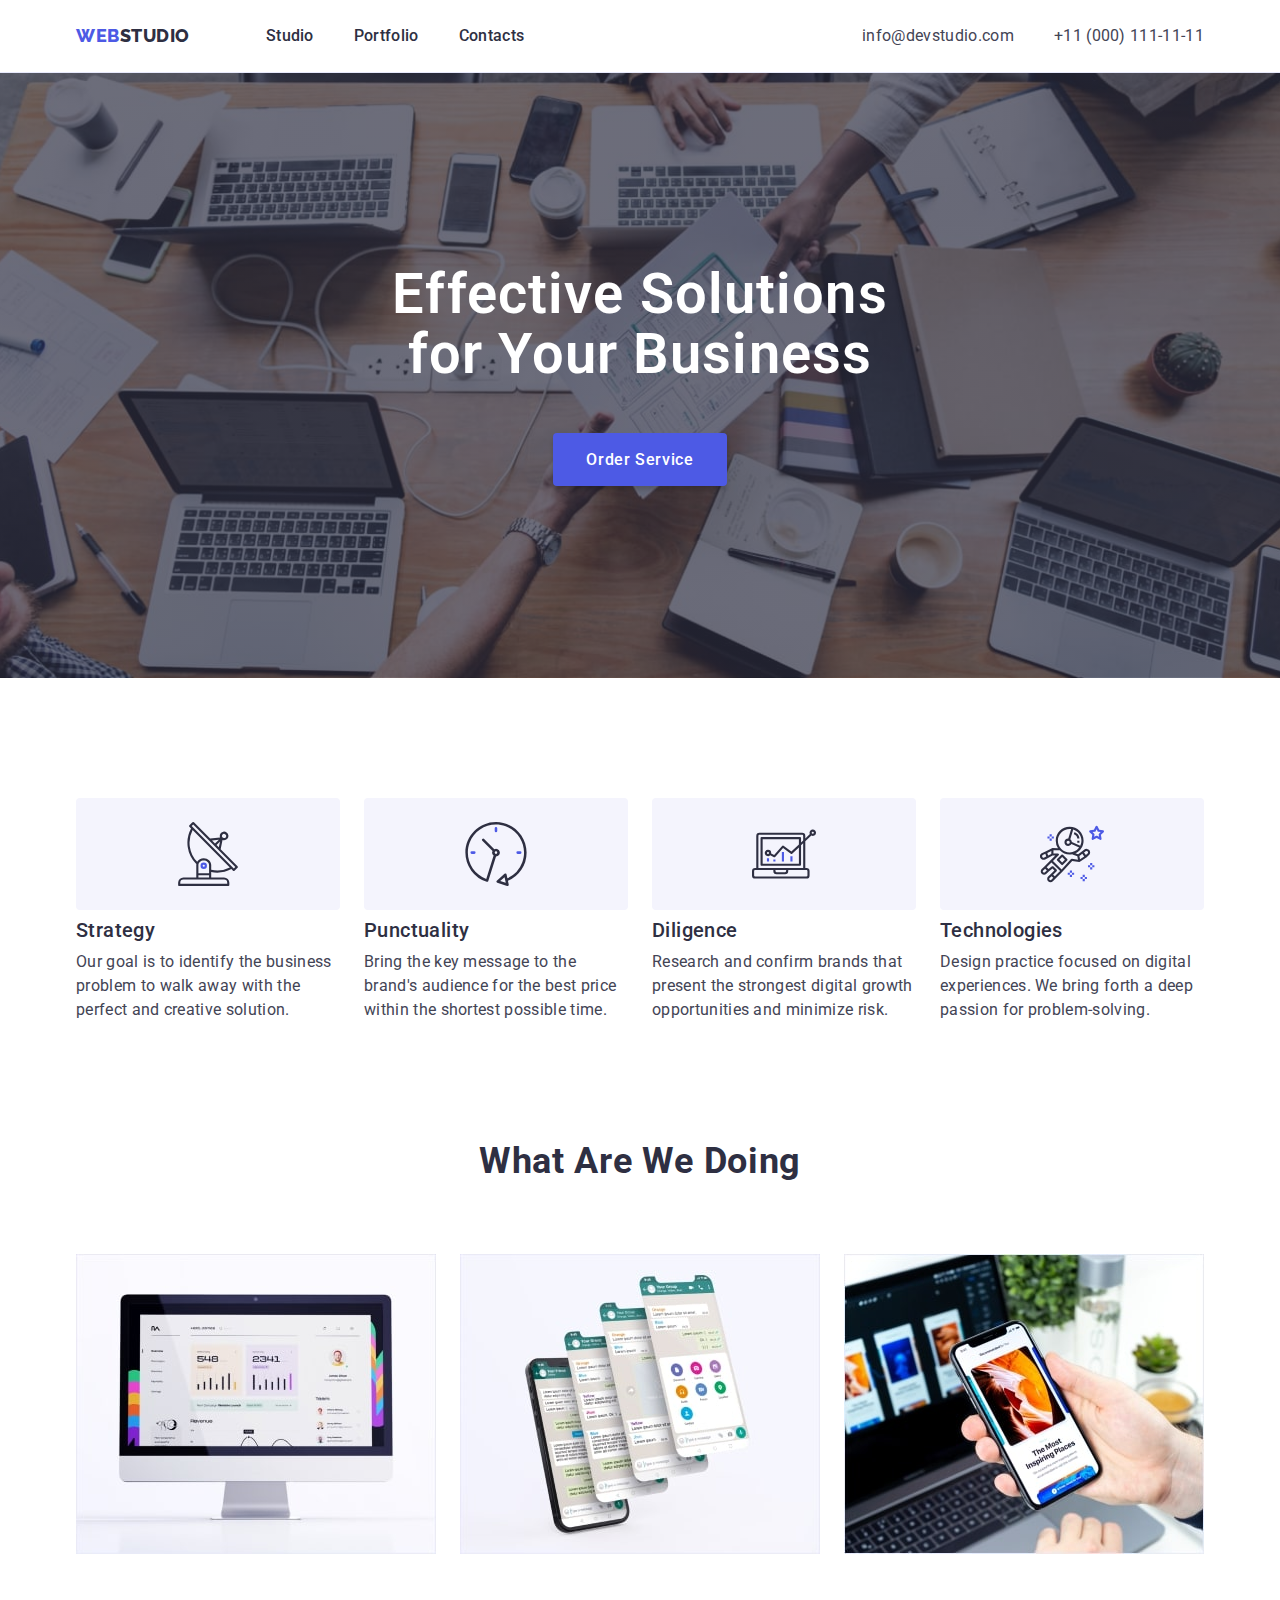
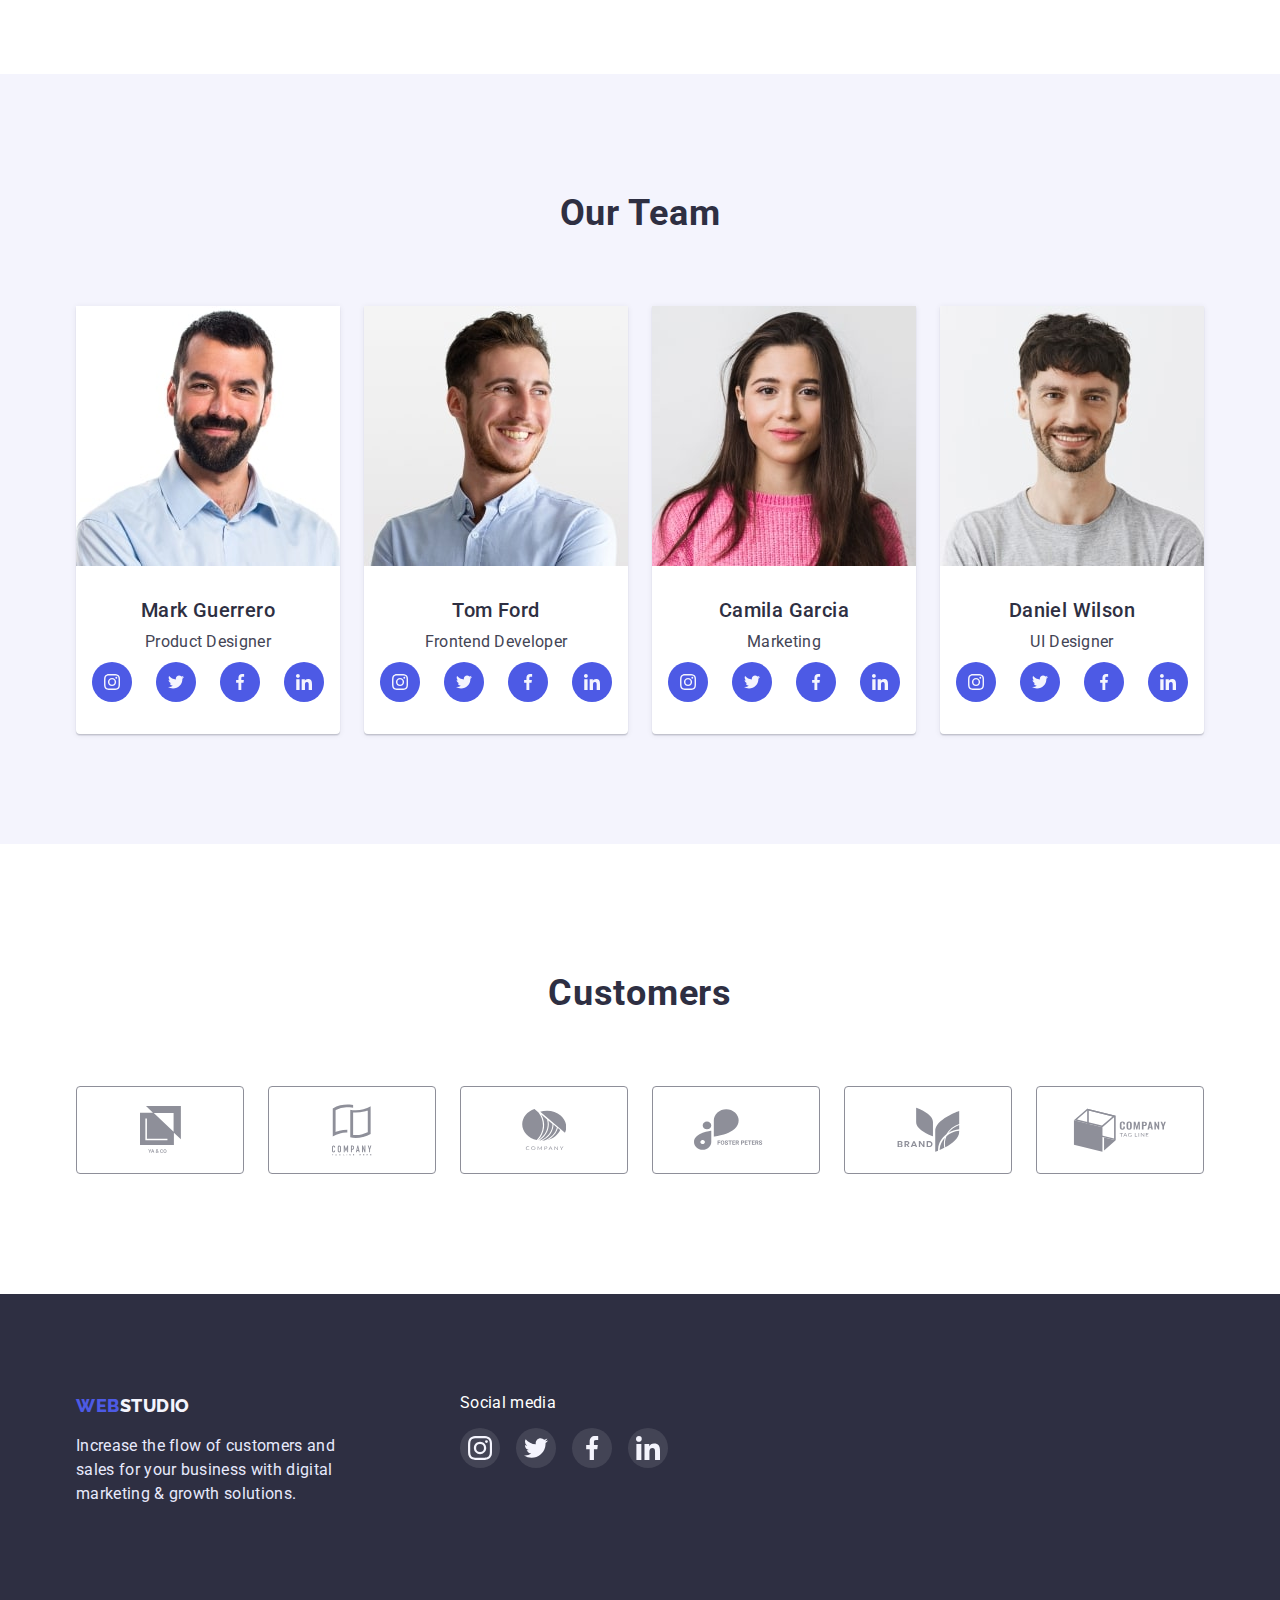
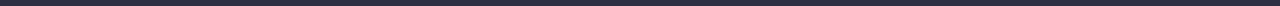
==== index.html @ 770bb844 "Initial commit" ====
<!DOCTYPE html>
<html lang="en">
  <!-----------------MAIN------------------->
  <head>
    <meta charset="UTF-8" />
    <meta http-equiv="X-UA-Compatible" content="IE=edge" />
    <meta name="viewport" content="width=device-width, initial-scale=1.0" />
    <title>Studio</title>
    <link rel="preconnect" href="https://fonts.googleapis.com" />
    <link rel="preconnect" href="https://fonts.gstatic.com" crossorigin />
    <link
      href="https://fonts.googleapis.com/css2?family=Raleway:wght@800&family=Roboto+Condensed&family=Roboto+Mono:wght@500&family=Roboto+Slab:wght@700&family=Roboto:wght@500&display=swap"
      rel="stylesheet"
    />

    <link
      rel="stylesheet"
      href="https://cdnjs.cloudflare.com/ajax/libs/modern-normalize/1.1.0/modern-normalize.min.css"
    />
    <link rel="stylesheet" href="./css/styles.css" />
  </head>
  <body>
    <!-----------------HEADER------------------->
    <header class="header">
      <div class="container">
        <a class="logo links" href="#"
          ><span class="heder-logo">Web</span>Studio</a
        >
        <nav>
          <ul class="lists header-list">
            <li><a class="header-link links" href="./index.html">Studio</a></li>
            <li>
              <a class="header-link links" href="./portfolio.html">Portfolio</a>
            </li>
            <li><a class="header-link links" href="#">Contacts</a></li>
          </ul>
        </nav>
        <ul class="lists header-list header-contacts">
          <li>
            <a class="header-email links" href="mailto:info@devstudio.com"
              >info@devstudio.com</a
            >
          </li>
          <li>
            <a class="header-tel links" href="tel:+110001111111"
              >+11 (000) 111-11-11</a
            >
          </li>
        </ul>
      </div>
    </header>
    <main>
      <!--Section №1: Hero-->
      <section class="hero">
        <div class="container">
          <h1 class="hero-title">
            Effective Solutions <br />
            for Your Business
          </h1>
          <button class="hero-btn" type="button">Order Service</button>
        </div>
      </section>
      <!--Section №2: Benefits-->
      <section class="benefits">
        <div class="container">
          <h2 class="visually-hidden">Benefits</h2>
          <ul class="lists benefits-list">
            <li class="benefits-item">
              <div class="benefits-icon">
                <svg class="benefits-antenna" width="64" height="64">
                  <use href="./images/icons.svg#benefits-antenna"></use>
                </svg>
              </div>
              <h3 class="subtitles">Strategy</h3>
              <p class="paragraphs">
                Our goal is to identify the business problem to walk away with
                the perfect and creative solution.
              </p>
            </li>

            <li class="benefits-item">
              <div class="benefits-icon">
                <svg class="benefits-clock" width="64" height="64">
                  <use href="./images/icons.svg#benefits-clock"></use>
                </svg>
              </div>
              <h3 class="subtitles">Punctuality</h3>
              <p class="paragraphs">
                Bring the key message to the brand's audience for the best price
                within the shortest possible time.
              </p>
            </li>

            <li class="benefits-item">
              <div class="benefits-icon">
                <svg class="benefits-diagram" width="64" height="64">
                  <use href="./images/icons.svg#benefits-diagram"></use>
                </svg>
              </div>
              <h3 class="subtitles">Diligence</h3>
              <p class="paragraphs">
                Research and confirm brands that present the strongest digital
                growth opportunities and minimize risk.
              </p>
            </li>

            <li class="benefits-item">
              <div class="benefits-icon">
                <svg class="benefits-astronaut" width="64" height="64">
                  <use href="./images/icons.svg#benefits-astronaut"></use>
                </svg>
              </div>
              <h3 class="subtitles">Technologies</h3>
              <p class="paragraphs">
                Design practice focused on digital experiences. We bring forth a
                deep passion for problem-solving.
              </p>
            </li>
          </ul>
        </div>
      </section>
      <!--Section №3: What are we doing-->
      <section class="wawd">
        <div class="container wawd-wrap">
          <h2 class="titles">What are we doing</h2>
          <ul class="lists wawd-list">
            <li class="wawd-item">
              <img
                src="./images/rectangle71.jpg"
                alt="Benefit 1"
                width="360"
                height="300"
              />
            </li>
            <li class="wawd-item">
              <img
                src="./images/rectangle711.jpg"
                alt="Benefit 2"
                width="360"
                height="300"
              />
            </li>
            <li class="wawd-item">
              <img
                src="./images/rectangle712.jpg"
                alt="Benefit 3"
                width="360"
                height="300"
              />
            </li>
          </ul>
        </div>
      </section>
      <!--Section №4: Our Team-->
      <section class="team">
        <div class="container">
          <h2 class="titles">Our Team</h2>
          <ul class="lists team-list">
            <li class="team-item">
              <div class="team-wrap">
                <img src="./images/img.jpg" alt="employee 1" width="264" />
                <h3 class="subtitles">Mark Guerrero</h3>
                <p class="paragraphs">Product Designer</p>
                <ul class="team-icons">
                  <li>
                    <a href="" class="team-link">
                      <svg width="16" height="16">
                        <use href="./images/icons.svg#team-instagram"></use>
                      </svg>
                    </a>
                  </li>
                  <li>
                    <a href="" class="team-link">
                      <svg width="16" height="16">
                        <use href="./images/icons.svg#team-twitter"></use>
                      </svg>
                    </a>
                  </li>
                  <li>
                    <a href="" class="team-link">
                      <svg width="16" height="16">
                        <use href="./images/icons.svg#team-facebook"></use>
                      </svg>
                    </a>
                  </li>
                  <li>
                    <a href="" class="team-link">
                      <svg width="16" height="16">
                        <use href="./images/icons.svg#team-linkedin"></use>
                      </svg>
                    </a>
                  </li>
                </ul>
              </div>
            </li>
            <li class="team-item">
              <div class="team-wrap">
                <img src="./images/img1.jpg" alt="employee 2" width="264" />
                <h3 class="subtitles">Tom Ford</h3>
                <p class="paragraphs">Frontend Developer</p>
                <ul class="team-icons">
                  <li>
                    <a href="" class="team-link">
                      <svg width="16" height="16">
                        <use href="./images/icons.svg#team-instagram"></use>
                      </svg>
                    </a>
                  </li>
                  <li>
                    <a href="" class="team-link">
                      <svg width="16" height="16">
                        <use href="./images/icons.svg#team-twitter"></use>
                      </svg>
                    </a>
                  </li>
                  <li>
                    <a href="" class="team-link">
                      <svg width="16" height="16">
                        <use href="./images/icons.svg#team-facebook"></use>
                      </svg>
                    </a>
                  </li>
                  <li>
                    <a href="" class="team-link">
                      <svg width="16" height="16">
                        <use href="./images/icons.svg#team-linkedin"></use>
                      </svg>
                    </a>
                  </li>
                </ul>
              </div>
            </li>
            <li class="team-item">
              <div class="team-wrap">
                <img src="./images/img2.jpg" alt="employee 3" width="264" />
                <h3 class="subtitles">Camila Garcia</h3>
                <p class="paragraphs">Marketing</p>
                <ul class="team-icons">
                  <li>
                    <a href="" class="team-link">
                      <svg width="16" height="16">
                        <use href="./images/icons.svg#team-instagram"></use>
                      </svg>
                    </a>
                  </li>
                  <li>
                    <a href="" class="team-link">
                      <svg width="16" height="16">
                        <use href="./images/icons.svg#team-twitter"></use>
                      </svg>
                    </a>
                  </li>
                  <li>
                    <a href="" class="team-link">
                      <svg width="16" height="16">
                        <use href="./images/icons.svg#team-facebook"></use>
                      </svg>
                    </a>
                  </li>
                  <li>
                    <a href="" class="team-link">
                      <svg width="16" height="16">
                        <use href="./images/icons.svg#team-linkedin"></use>
                      </svg>
                    </a>
                  </li>
                </ul>
              </div>
            </li>
            <li class="team-item">
              <div class="team-wrap">
                <img src="./images/img3.jpg" alt="employee 4" width="264" />
                <h3 class="subtitles">Daniel Wilson</h3>
                <p class="paragraphs">UI Designer</p>
                <ul class="team-icons">
                  <li>
                    <a href="" class="team-link">
                      <svg width="16" height="16">
                        <use href="./images/icons.svg#team-instagram"></use>
                      </svg>
                    </a>
                  </li>
                  <li>
                    <a href="" class="team-link">
                      <svg width="16" height="16">
                        <use href="./images/icons.svg#team-twitter"></use>
                      </svg>
                    </a>
                  </li>
                  <li>
                    <a href="" class="team-link">
                      <svg width="16" height="16">
                        <use href="./images/icons.svg#team-facebook"></use>
                      </svg>
                    </a>
                  </li>
                  <li>
                    <a href="" class="team-link">
                      <svg width="16" height="16">
                        <use href="./images/icons.svg#team-linkedin"></use>
                      </svg>
                    </a>
                  </li>
                </ul>
              </div>
            </li>
          </ul>
        </div>
      </section>

      <!--Section №5: Customers-->
      <section class="customers">
        <div class="container">
          <h2 class="titles">Customers</h2>
          <ul class="customers-list">
            <li class="customers-item">
              <a href="" class="customers-link">
                <svg class="customers-icon" width="41" height="46.97">
                  <use href="./images/icons.svg#customers-logo-one"></use>
                </svg>
              </a>
            </li>
            <li class="customers-item">
              <a href="" class="customers-link">
                <svg class="customers-icon" width="40" height="52">
                  <use href="./images/icons.svg#customers-logo-two"></use>
                </svg>
              </a>
            </li>
            <li class="customers-item">
              <a href="" class="customers-link">
                <svg class="customers-icon" width="44" height="41">
                  <use href="./images/icons.svg#customers-logo-three"></use>
                </svg>
              </a>
            </li>
            <li class="customers-item">
              <a href="" class="customers-link">
                <svg class="customers-icon" width="84" height="41">
                  <use href="./images/icons.svg#customers-logo-four"></use>
                </svg>
              </a>
            </li>
            <li class="customers-item">
              <a href="" class="customers-link">
                <svg class="customers-icon" width="63" height="45">
                  <use href="./images/icons.svg#customers-logo-five"></use>
                </svg>
              </a>
            </li>
            <li class="customers-item">
              <a href="" class="customers-link">
                <svg class="customers-icon" width="94" height="44">
                  <use href="./images/icons.svg#customers-logo-six"></use>
                </svg>
              </a>
            </li>
          </ul>
        </div>
      </section>
    </main>

    <!-- ---------------Footer----------------- -->
    <footer class="footer">
      <div class="container">
        <ul class="footer-list-one">
          <li>
            <a class="logo links logo-footer" href="#"
              ><span class="heder-logo">Web</span
              ><span class="footer-logo">Studio</span></a
            >
            <p class="paragraphs footer-paragraph-one">
              Increase the flow of customers and sales for your business with
              digital marketing & growth solutions.
            </p>
          </li>
          <li>
            <p class="footer-paragraph-two">Social media</p>
            <ul class="footer-list-two">
              <li class="footer-item">
                <a href="" class="footer-link">
                  <svg width="24" height="24">
                    <use href="./images/icons.svg#footer-instagram"></use>
                  </svg>
                </a>
              </li>

              <li class="footer-item">
                <a href="" class="footer-link">
                  <svg width="24" height="24">
                    <use href="./images/icons.svg#footer-twitter"></use>
                  </svg>
                </a>
              </li>
              <li class="footer-item">
                <a href="" class="footer-link">
                  <svg width="24" height="24">
                    <use href="./images/icons.svg#footer-facebook"></use>
                  </svg>
                </a>
              </li>
              <li class="footer-item">
                <a href="" class="footer-link">
                  <svg width="24" height="24">
                    <use href="./images/icons.svg#footer-linkedin"></use>
                  </svg>
                </a>
              </li>
            </ul>
          </li>
        </ul>
      </div>
    </footer>
  </body>
</html>
---- css/styles.css ----
/* ---------------MAIN----------------- */
:root {
  --color-paramount: #2e2f42;
  --color-secondary: #434455;
}
body {
  font-family: "Roboto", sans-serif;
  color: var(--color-paramount);
}

h1,
h2,
h3,
p {
  margin: 0;
}

ul,
ol {
  margin: 0;
  padding-left: 0;
  list-style: none;
}

.titles {
  font-weight: 700;
  font-size: 36px;
  line-height: 1.11;
  letter-spacing: 0.02em;
  text-transform: capitalize;
  margin-bottom: 72px;
  text-align: center;
}

.subtitles {
  font-weight: 500;
  font-size: 20px;
  line-height: 1.2;
  letter-spacing: 0.02em;
  margin-bottom: 8px;
}

.paragraphs {
  color: var(--color-secondary);
  font-weight: 400;
  font-size: 16px;
  line-height: 1.5;
  letter-spacing: 0.02em;
}

.lists {
  list-style: none;
}

.links {
  text-decoration: none;
}

.container {
  width: 1158px;
  margin: 0 auto;
  padding-left: 15px;
  padding-right: 15px;
}

img {
  display: block;
}

button {
  cursor: pointer;
}

/* ---------------HEADER----------------- */
.header {
  background: #ffffff;

  border-bottom: 1px solid #e7e9fc;
  box-shadow: 0px 2px 1px rgba(46, 47, 66, 0.08),
    0px 1px 1px rgba(46, 47, 66, 0.16), 0px 1px 6px rgba(46, 47, 66, 0.08);
}

.logo {
  color: var(--color-paramount);
  font-family: "Raleway";
  font-weight: 800;
  font-size: 18px;
  line-height: 1.33;
  display: flex;
  align-items: center;
  letter-spacing: 0.03em;
  text-transform: uppercase;
  margin-right: 76px;
}

.header-list {
  display: flex;
  gap: 40px;
}

.heder-logo {
  color: #4d5ae5;
}
.header-link {
  font-weight: 500;
  font-size: 16px;
  line-height: 1.5;
  letter-spacing: 0.02em;
  color: var(--color-paramount);
}

.header-link:hover,
.header-link:focus {
  color: var(--color-secondary);
}

.header-link:active {
  color: #4d5ae5;
}

.header-tel,
.header-email {
  color: var(--color-secondary);
  font-size: 16px;
  line-height: 1.5;
  letter-spacing: 0.02em;
}

.header-tel:active,
.header-email:active {
  color: #404bbf;
}

header > .container {
  padding-top: 24px;
  padding-bottom: 24px;
  display: flex;
  align-items: center;
}

.header-contacts {
  margin-left: auto;
  gap: 40px;
}

/* ---------------Footer----------------- */
.footer {
  padding-top: 100px;
  padding-bottom: 100px;
  background: #2e2f42;
}

.footer-paragraph-one {
  color: #e7e9fc;

  max-width: 264px;
}

.footer-logo {
  color: #f4f4fd;
}

.logo-footer {
  margin-bottom: 16px;
}

.footer-list-one {
  display: flex;
  gap: 120px;
}

.footer-list-two {
  display: flex;
}

.footer-list-two {
  display: flex;
  gap: 16px;
}

.footer-paragraph-two {
  letter-spacing: 0.02em;
  color: #ffffff;

  margin-bottom: 16px;
}
.footer-link:hover,
.footer-link:focus {
  background-color: #31d0aa;
}

.footer-link {
  display: flex;
  justify-content: center;
  align-items: center;

  border-radius: 50%;
  background: rgba(255, 255, 255, 0.1);

  width: 40px;
  height: 40px;
}

/* ---------------Section №1: Hero----------------- */
.hero {
  padding-top: 192px;
  padding-bottom: 192px;
  text-align: center;
  background: #2e2f42;
  max-width: 1440px;
  margin: 0 auto;

  background-color: var(--color-secondary);
  background-image: linear-gradient(
      rgba(46, 47, 66, 0.7),
      rgba(46, 47, 66, 0.7)
    ),
    url(../images/people-office.jpg);

  background-repeat: no-repeat;
  background-position: center;
  background-size: cover;
}

.hero-title {
  font-weight: 600;
  font-size: 56px;
  line-height: 1.07;
  letter-spacing: 0.02em;
  color: #ffffff;
  margin-bottom: 48px;
}

.hero-btn {
  font-family: inherit;
  font-weight: 500;
  font-size: 16px;
  line-height: 1.19;
  letter-spacing: 0.04em;
  color: #ffffff;
  padding: 16px 32px;
  background: #4d5ae5;
  display: block;
  margin: auto;
  box-shadow: 0px 4px 4px rgba(0, 0, 0, 0.15);
  border-radius: 4px;
  border: 1px solid transparent;
}

.hero-btn:hover,
.hero-btn:focus {
  background: #404bbf;
}

/* ---------------Section №2: Benefits----------------- */
.benefits {
  padding-top: 120px;
}

.visually-hidden {
  position: absolute;
  width: 1px;
  height: 1px;
  margin: -1px;
  border: 0;
  padding: 0;
  white-space: nowrap;
  clip-path: inset(100%);
  clip: rect(0 0 0 0);
  overflow: hidden;
}

.benefits-list {
  display: flex;
  gap: 24px;
  justify-content: center;
}

.benefits-item {
  width: 264px;
}

.benefits-icon {
  width: 264px;
  height: 112px;

  display: flex;
  justify-content: center;
  align-items: center;

  background: #f4f4fd;
  border-radius: 4px;

  margin-bottom: 8px;
}

.benefits > h3 {
  margin-top: 8px;
}

/* ---------------Section №3: What are we doing----------------- */
.wawd {
  padding-top: 120px;
  padding-bottom: 120px;
}

.wawd-list {
  display: flex;
  gap: 24px;
}

.wawd-item {
  width: calc((100% - 48px) / 3);
}

/* ---------------Section №4: Our Team----------------- */
.team {
  background: #f4f4fd;
  padding-top: 120px;
  padding-bottom: 110px;
}

.team-list {
  display: flex;
  gap: 24px;
}

.team-item {
  width: calc((100% - 72px) / 4);
}

.team-wrap {
  padding-bottom: 32px;
  text-align: center;
  background: #ffffff;
  box-shadow: 0px 1px 6px rgba(46, 47, 66, 0.08),
    0px 1px 1px rgba(46, 47, 66, 0.16), 0px 2px 1px rgba(46, 47, 66, 0.08);
  border-radius: 0px 0px 4px 4px;
}

.team-wrap > h3 {
  margin-top: 32px;
}

.team-item > p {
  margin-bottom: 152px;
  text-align: center;
}

.team-wrap > .paragraphs {
  margin-bottom: 8px;
}

.team-icons {
  display: flex;
  gap: 24px;
}

.team-link {
  display: flex;

  justify-content: center;
  align-items: center;

  background-color: #4d5ae5;
  border-radius: 50%;

  width: 40px;
  height: 40px;
}

.team-icons {
  justify-content: center;
}

.team-link:hover,
.team-link:focus {
  background-color: #404bbf;
}

/* ---------------Section №5: Customers----------------- */
.customers {
  padding-top: 130px;
  padding-bottom: 120px;
}

.customers-list {
  display: flex;
  gap: 24px;
}

.customers-link {
  display: flex;
  justify-content: center;
  align-items: center;

  width: 168px;
  height: 88px;

  fill: #998e8e;
  color: #8e8f99;

  border: 1px solid #8e8f99;
  border-radius: 4px;
}

.customers-icon {
  fill: currentColor;
}

.customers-link:hover,
.customers-link:focus {
  border-color: #404bbf;
  fill: #404bbf;
  color: #404bbf;
}

/* ---------------Portfolio page----------------- */
.menu {
  padding-top: 96px;
  padding-bottom: 120px;
}

.filter {
  display: flex;
  gap: 24px;
  justify-content: center;
  margin-bottom: 72px;
}

.filter-btn {
  font-family: "Roboto";
  font-weight: 600;
  font-size: 16px;
  line-height: 1.5;
  letter-spacing: 0.04em;

  padding: 12px 24px;
  color: #4d5ae5;

  background: #f4f4fd;
  border: 1px solid #e7e9fc;
  border-radius: 4px;
}

.filter-btn:hover,
.filter-btn:focus {
  color: #ffffff;
  background: #404bbf;
  box-shadow: 0px 3px 1px rgba(0, 0, 0, 0.1), 0px 2px 1px rgba(0, 0, 0, 0.08),
    0px 2px 2px rgba(0, 0, 0, 0.12);
  border-radius: 4px;
}

.menu-list {
  display: flex;
  flex-wrap: wrap;
  column-gap: 20px;
  row-gap: 48px;
  width: calc((100% - 48) / 3);
}

.menu-item {
}

.menu-item:focus,
.menu-item:hover {
  box-shadow: 0px 1px 6px rgba(46, 47, 66, 0.08),
    0px 1px 1px rgba(46, 47, 66, 0.16), 0px 2px 1px rgba(46, 47, 66, 0.08);
}

.menu-link {
  box-shadow: 0px 1px 6px rgba(46, 47, 66, 0.08);
  text-decoration: none;
}

.menu-wrap {
  padding-top: 32px;
  padding-bottom: 32px;
  padding-left: 16px;

  border-left: 0.5px solid #f4f4fd;
  border-right: 0.5px solid #f4f4fd;
  border-bottom: 0.5px solid #f4f4fd;
}

.menu-wrap > .subtitles {
  color: var(--color-paramount);
  font-weight: 700;
  font-size: 20px;
  line-height: 1.2;
}

.menu-wrap > .paragraphs {
  color: var(--color-secondary);

  font-size: 16px;
  line-height: 1.5;
}
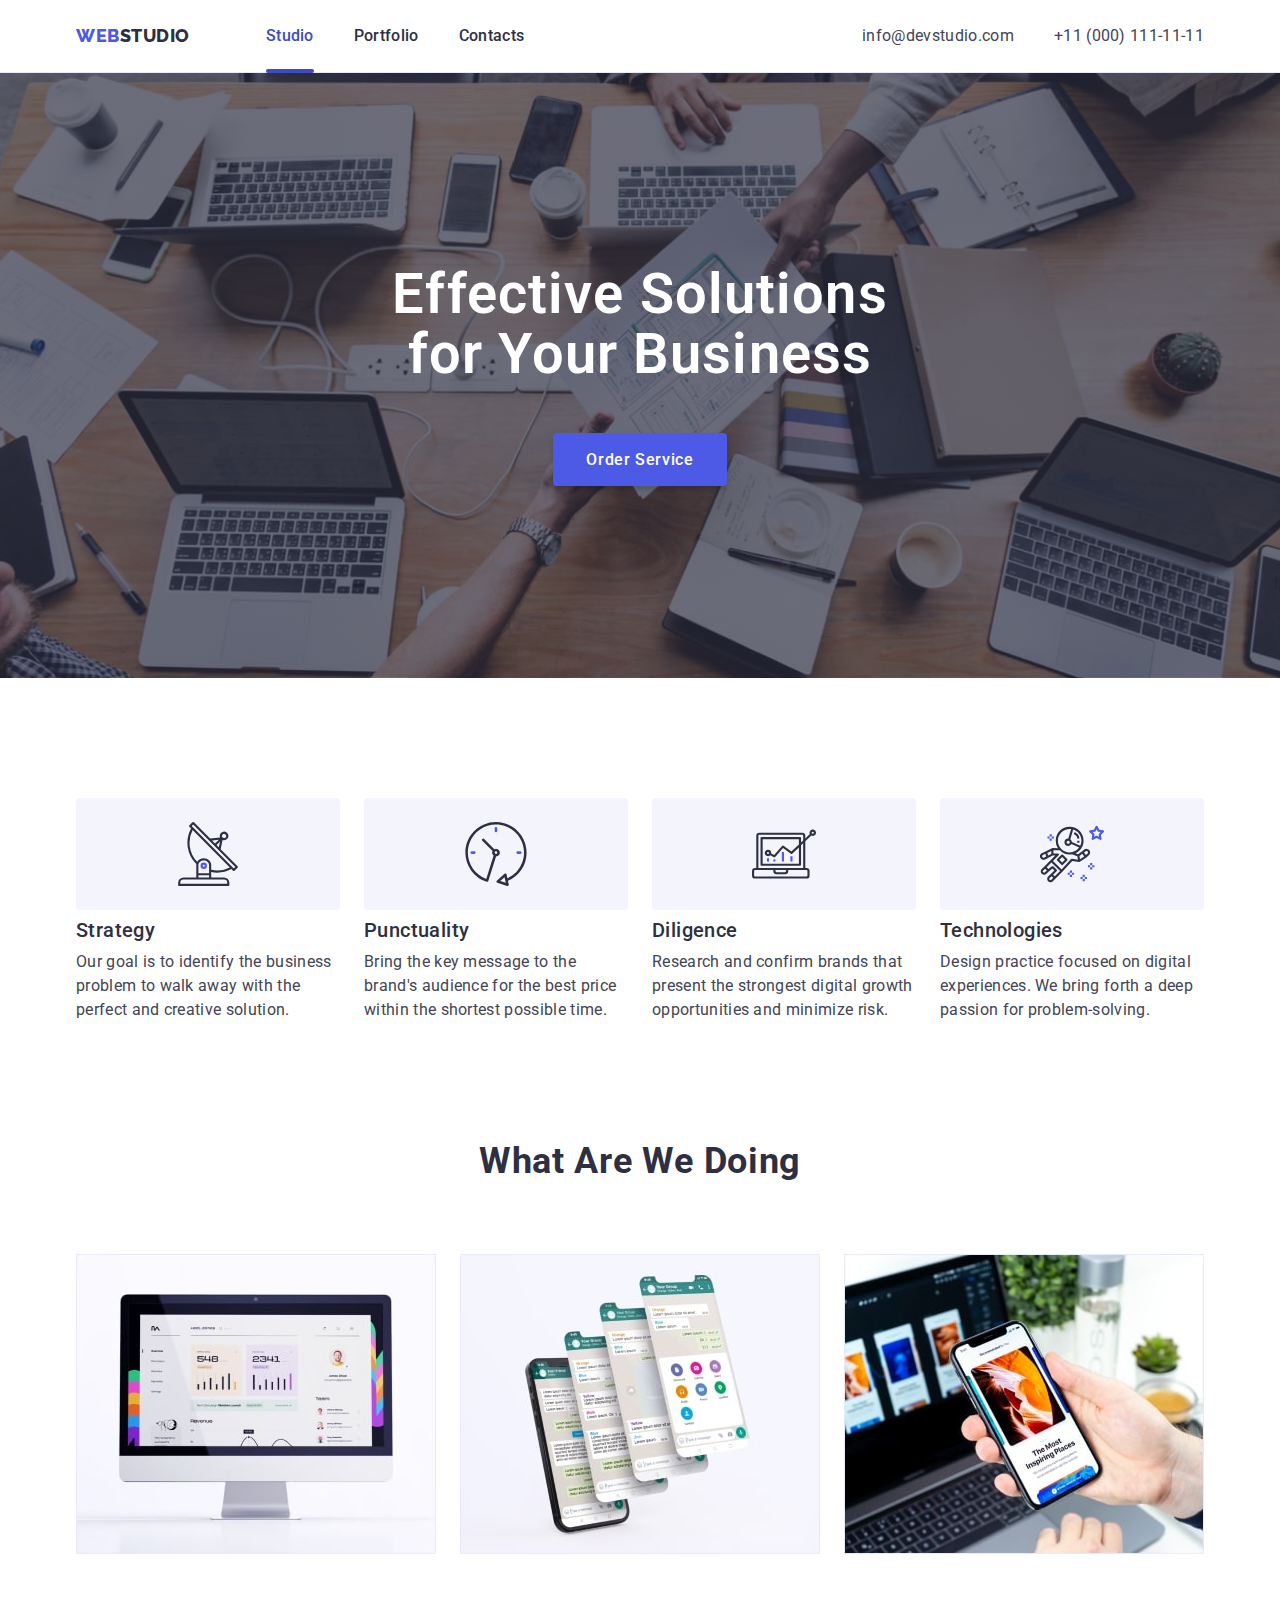
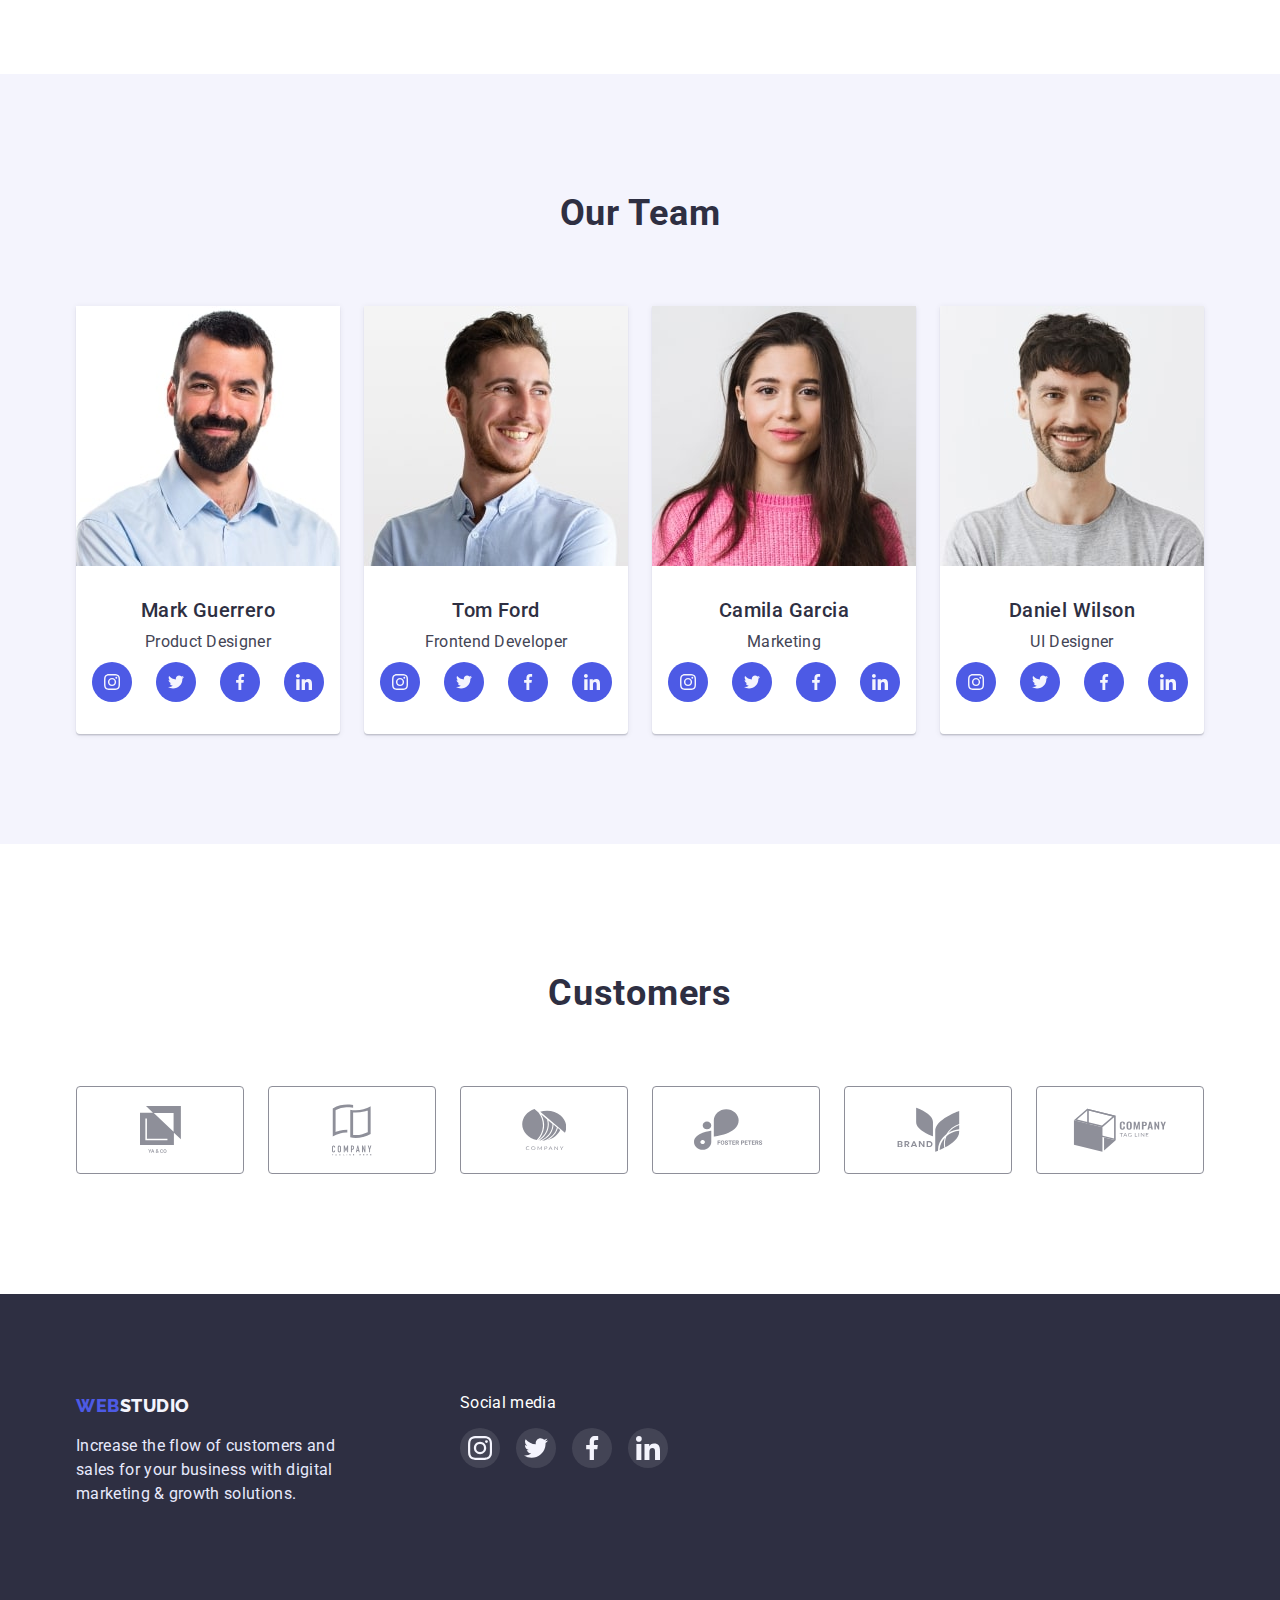
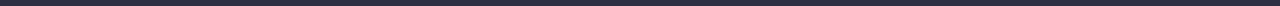
==== commit 7fb9e05d: "1" ====
--- a/index.html
+++ b/index.html
@@ -28,7 +28,7 @@
         >
         <nav>
           <ul class="lists header-list">
-            <li><a class="header-link links" href="./index.html">Studio</a></li>
+            <li><a class="header-link links current" href="./index.html">Studio</a></li>
             <li>
               <a class="header-link links" href="./portfolio.html">Portfolio</a>
             </li>
--- a/css/styles.css
+++ b/css/styles.css
@@ -101,12 +101,15 @@
 .heder-logo {
   color: #4d5ae5;
 }
+
 .header-link {
   font-weight: 500;
   font-size: 16px;
   line-height: 1.5;
   letter-spacing: 0.02em;
   color: var(--color-paramount);
+  padding-top: 24px;
+  padding-bottom: 28px;
 }
 
 .header-link:hover,
@@ -116,6 +119,22 @@
 
 .header-link:active {
   color: #4d5ae5;
+}
+
+.current {
+  position: relative;
+  color: #404bbf;
+}
+
+.current::after {
+  content: "";
+  display: block;
+  position: absolute;
+  width: 100%;
+  height: 4px;
+  bottom: 0;
+  background: #404bbf;
+  border-radius: 2px;
 }
 
 .header-tel,
